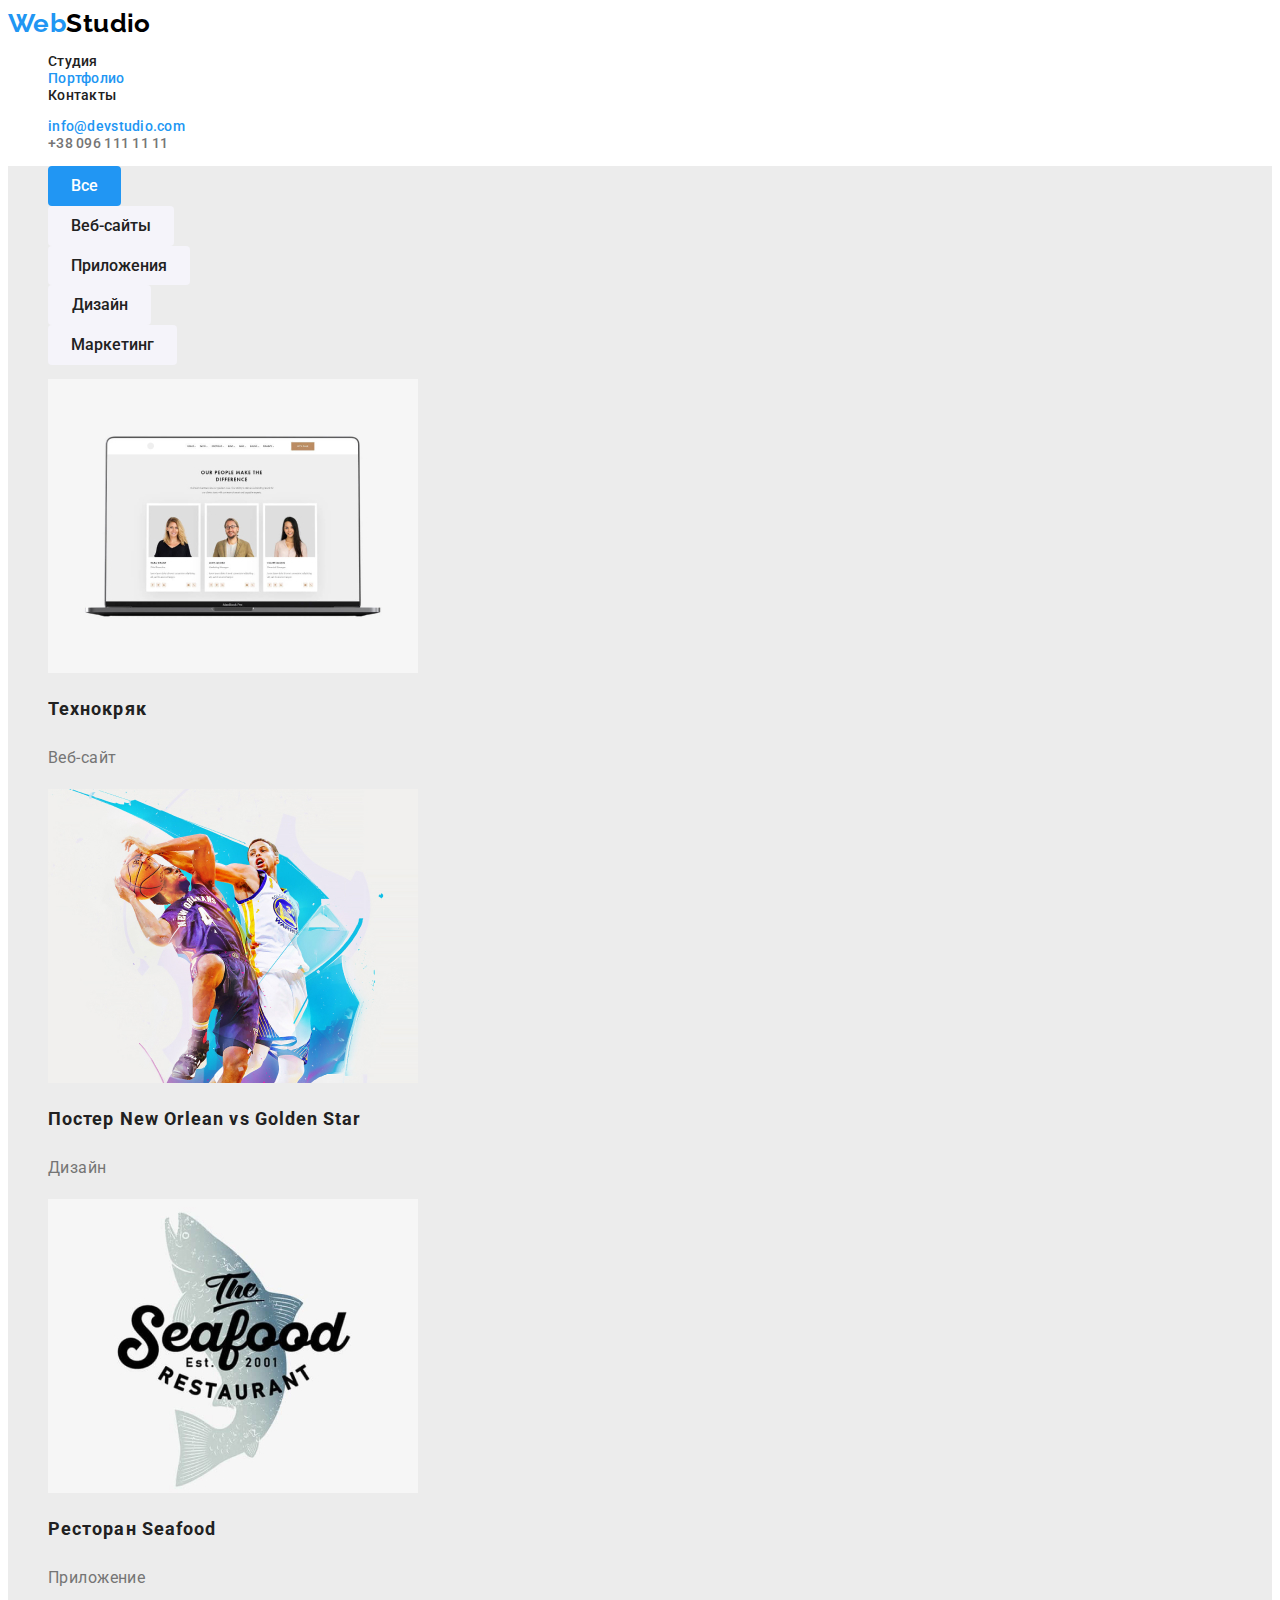
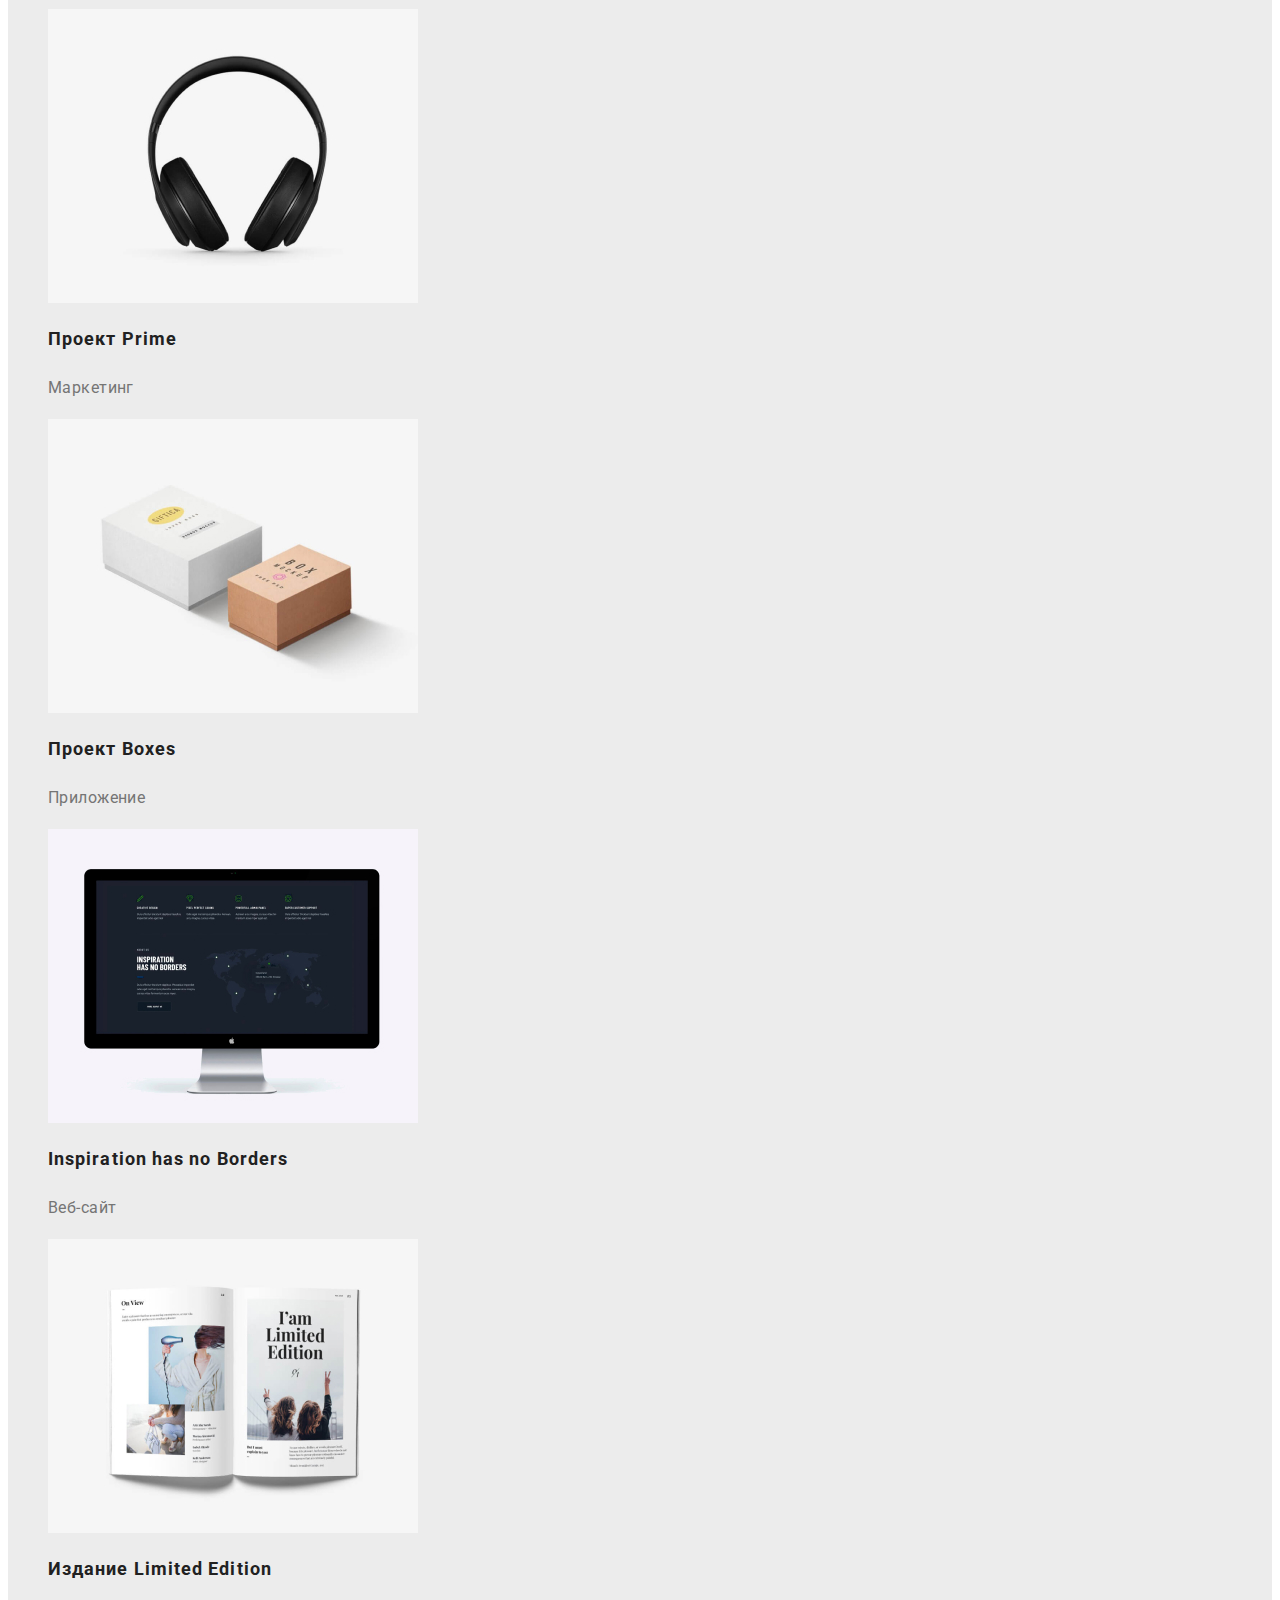
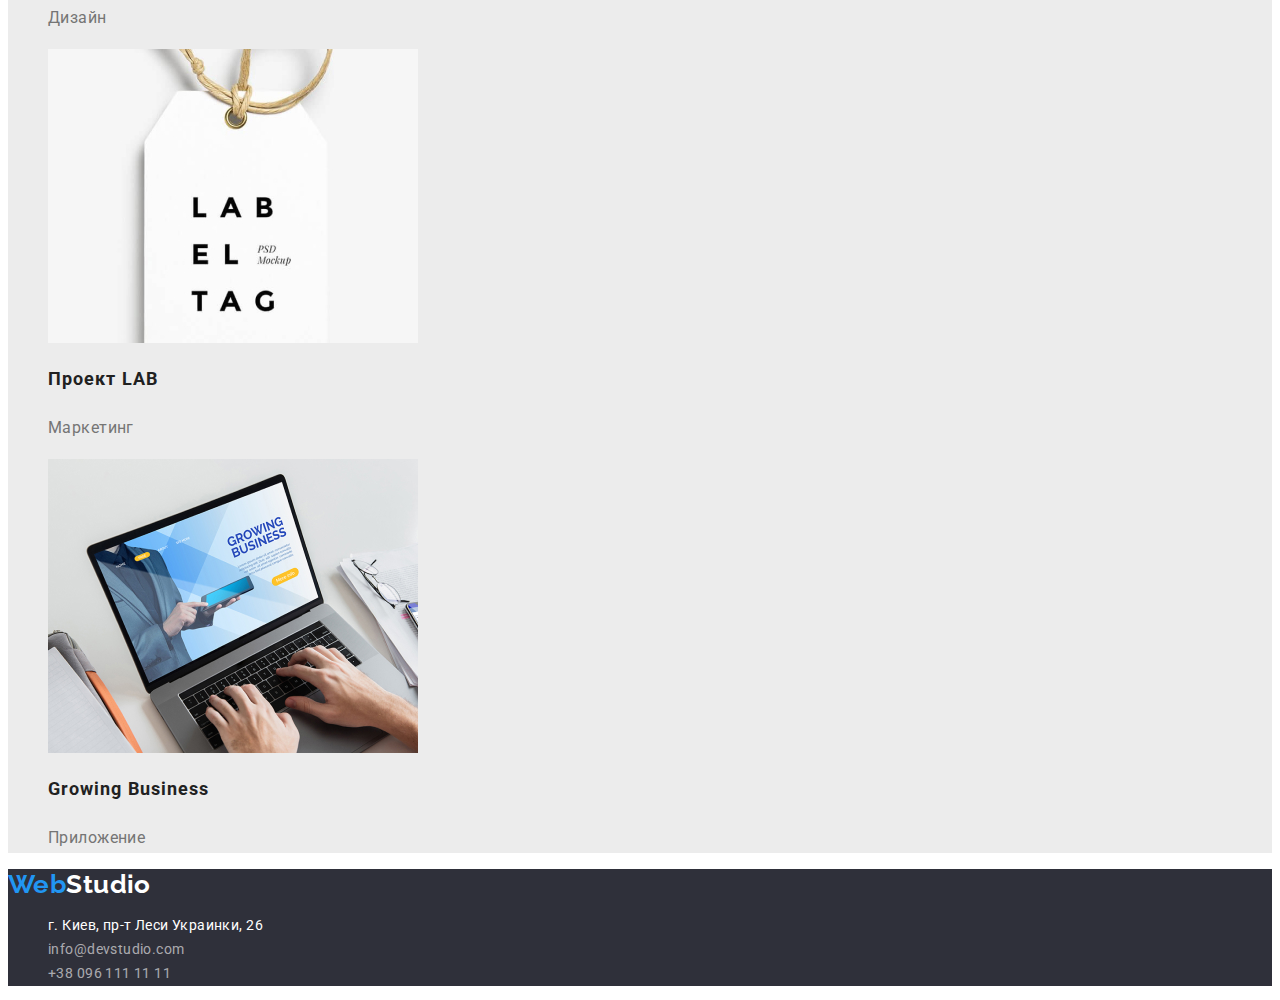
==== portfolio.html @ a0a08e23 "Створює 03" ====
<!DOCTYPE html>
<html lang="ru">
<head>
    <meta charset="UTF-8">
    <meta http-equiv="X-UA-Compatible" content="IE=edge">
    <meta name="viewport" content="width=device-width, initial-scale=1.0">
    <meta name="description" content="Работы нашей веб-студии">
    <title>Портфолио</title>
    <link rel="preconnect" href="https://fonts.googleapis.com">
    <link rel="preconnect" href="https://fonts.gstatic.com" crossorigin>
    <link href="https://fonts.googleapis.com/css2?family=Raleway:wght@700&family=Roboto:wght@400;500;700;900&display=swap"
        rel="stylesheet">
    <link rel="stylesheet" href="./css/styles.css">
</head>

<body>
    <!--header-->
    <header>
        <!-- Nav -->
        <nav>
            <a href="./index.html" class="logo">Web<span class="accent">Studio</span></a>
            <ul class="site list">
                <li><a href="./index.html" class="nav-link">Студия</a></li>
                <li><a href="" class="nav-link current">Портфолио</a></li>
                <li><a href="" class="nav-link">Контакты</a></li>
            </ul>
        </nav>
        <ul class="site list">
            <li><a href="mailto:info@devstudio.com" class="contact-link current">info@devstudio.com</a></li>
            <li><a href="tel:+380961111111" class="contact-link">+38 096 111 11 11</a></li>
        </ul>
    </header>
    <!--main-->
    <main>
        <section class="section project">
            <h1 class="visually-hidden">Hаши проекты</h1>
            <!--filter-->
            <ul class="project list">
                <li class="button-item">
                    <button class="button primary" type="button">Все</button>
                </li>
                <li>
                    <button class="button secondary" type="button">Веб-сайты</button>
                </li>
                <li>
                    <button class="button secondary" type="button">Приложения</button>
                </li>
                <li>
                    <button class="button secondary" type="button">Дизайн</button>
                </li>
                <li>
                    <button class="button secondary" type="button">Маркетинг</button>
                </li>
            </ul>
             <!--our projects-->
            <ul class="project list">
                <li class="project-item">
                    <img src="./image/project1.jpg" alt="project1" width="370" height="294">
                    <h2 class="project-name">Технокряк</h2>
                    <p class="project-position">Веб-сайт</p>
                </li>
                <li class="project-item">
                    <img src="./image/project2.jpg" alt="project2" width="370" height="294">
                    <h2 class="project-name">Постер New Orlean vs Golden Star</h2>
                    <p class="project-position">Дизайн</p>
                </li>
                <li class="project-item">
                    <img src="./image/project3.jpg" alt="project3" width="370" height="294">
                    <h2 class="project-name">Ресторан Seafood</h2>
                    <p class="project-position">Приложение</p>
                </li>
                <li class="project-item">
                    <img src="./image/project4.jpg" alt="project4" width="370" height="294">
                    <h2 class="project-name">Проект Prime</h2>
                    <p class="project-position">Маркетинг</p>
                </li>
                <li class="project-item">
                    <img src="./image/project5.jpg" alt="project5" width="370" height="294">
                    <h2 class="project-name">Проект Boxes</h2>
                    <p class="project-position">Приложение</p>
                </li>
                <li class="project-item">
                    <img src="./image/project6.jpg" alt="project6" width="370" height="294">
                    <h2 class="project-name">Inspiration has no Borders</h2>
                    <p class="project-position">Веб-сайт</p>
                </li>
                <li class="project-item">
                    <img src="./image/project7.jpg" alt="project7" width="370" height="294">
                    <h2 class="project-name">Издание Limited Edition</h2>
                    <p class="project-position">Дизайн</p>
                </li>
                <li class="project-item">
                    <img src="./image/project8.jpg" alt="project8" width="370" height="294">
                    <h2 class="project-name">Проект LAB</h2>
                    <p class="project-position">Маркетинг</p>
                </li>
                <li class="project-item">
                    <img src="./image/project9.jpg" alt="project9" width="370" height="294">
                    <h2 class="project-name">Growing Business</h2>
                    <p class="project-position">Приложение</p>
                </li>
            </ul>
        </section>
    </main>
    <!--footer-->
    <footer class="footer">
        <a href="./index.html" class="logo">Web<span class="accent current">Studio</span></a>
        <address>
            <ul class="address list">
                <li><a href="https://goo.gl/maps/piqngm7oDQpEDh6u6" target="_blank" rel="noopener nofollow noreferrer"
                        class="address-item">г. Киев, пр-т Леси Украинки, 26</a></li>
                <li><a href="mailto:info@devstudio.com" class="address-item current">info@devstudio.com</a></li>
                <li><a href="tel:+380961111111" class="address-item current">+38 096 111 11 11</a></li>
            </ul>
        </address>
    </footer>
</body>

</html>
---- css/styles.css ----
/* цвет основного текста #757575 */
/* вторичный цвет #212121*/
/* акцент #2196F3 */

/* белый #FFFFFF */
/* белый вторичный rgba(255, 255, 255, 0.6) */

/* первичный шрифт Roboto 400 500 700 900 */
/* вторичный шрифт Raleway 700*/


:root {
    --primari-text-color: #757575;
    --title-text-color: #212121;
    --accent-color: #2196F3;
    --primary-white-color: #FFFFFF;
    --secondary-white-color: rgba(255, 255, 255, 0.6);
}

body {
    background-color: var(--primary-white-color);
    color: var(--primari-text-color);

    font-family: Roboto, sans-serif;
    font-size: 14px;
    letter-spacing: 0.03em;
}

.list {
    list-style: none;
}

.visually-hidden {
    position: absolute;
    width: 1px;
    height: 1px;
    margin: -1px;
    border: 0;
    padding: 0;
    white-space: nowrap;
    clip-path: inset(100%);
    clip: rect(0 0 0 0);
    overflow: hidden;
}
        


/* Header */
/* Nav */
.logo {
    color: var(--accent-color);
    font-family: Raleway, sans-serif;
    
    font-weight: 700;
    font-size: 26px;
    line-height: 1.19;
    text-decoration: none;
}

.accent {
    color: #000000;
}

.accent.current {
    color: var(--primary-white-color); 
}

.nav-link,
.contact-link {
    color: var(--title-text-color);
    
    font-weight: 500;
    line-height: 1.14;
    letter-spacing: 0.02em;
    text-decoration: none;
}

.contact-link {
    color: var(--primari-text-color);
}

.nav-link:hover, 
.contact-link:hover, 
.nav-link:focus, 
.contact-link:focus  {
    color: var(--accent-color);
}

.nav-link.current,
.contact-link.current {
    color: var(--accent-color);
}


/* Стили для index.html */
/* Hero */

.hero {
    background-color: #2F303A;
}

.hero-title {
    color: var(--primary-white-color);
   
    font-weight: 900;
    font-size: 44px;
    line-height: 1.36;
    text-align: center;
    letter-spacing: 0.06em;
    text-transform: uppercase;
}

.hero.button {
    border-radius: 4px;
    padding: 10px 32px;
    border: 1px solid transparent;

    background-color: var(--accent-color);
    color: var(--primary-white-color);
    font-family: inherit;
    cursor: pointer;

    font-weight: 700;
    font-size: 16px;
    line-height: 1.88;
    display: flex;
    align-items: center;
    text-align: center;
    letter-spacing: 0.06em;
}

/* Sections */
.section-title {
    color: var(--title-text-color);

    font-weight: 700;
    font-size: 36px;
    line-height: 1.17;
    text-align: center;
}

/* Features */
.feature-title {
    color: var(--title-text-color);

    line-height:1.14;
    text-transform: uppercase;
}

.feature-text {
    font-weight: 400;
    line-height: 1.71;
}

/* Our team */

.team {
    background-color: #F5F4FA;
}

.card {
    background-color: var(--primary-white-color);
}
.team-name {
    color: var(--title-text-color);

    font-weight: 500;
    font-size: 16px;
    line-height: 1.19;
    text-align: center;
}

.team-description {
    font-size: 16px;
    line-height: 1.19;
    text-align: center;
}

/* Стили для portfolio.html */
/* Our projects */

/* Button projects */

.button.primary {
    border-radius: 4px;
    padding: 6px 22px;
    min-width: 73px;
    border: 1px solid transparent;

    background-color: var(--accent-color);
    color: var(--primary-white-color);
    font-family: inherit;
    cursor: pointer;
        
    font-weight: 500;
    font-size: 16px;
    line-height: 1.62;
    text-align: center;
}

.button.secondary {
    border-radius: 4px;
    padding: 6px 22px;
    min-width: 103px;
    border: 1px solid transparent;
    
    background-color: #F5F4FA;
    color: var(--title-text-color);
    font-family: inherit;
    cursor: pointer;
        
    font-weight: 500;
    font-size: 16px;
    line-height: 1.62;
    text-align: center;
}

.button.secondary:hover,
.button.secondary:focus {
    background-color: var(--accent-color);
    color: var(--primary-white-color);
}

/* Projects */

.project {
    background-color: #ECECEC;
}

.project-name {
    color: var(--title-text-color);

    font-size: 18px;
    line-height: 2;
    letter-spacing: 0.06em;
}

.project-position {
    font-size: 16px;
    line-height: 1.88;
}


/* footer */

.footer {
    background-color: #2F303A;
}

 .address-item {
    color: var(--primary-white-color);

    line-height: 1.71;
    font-style: normal;

    text-decoration: none;
}

.address-item:hover,
.address-item:focus {
    color: var(--accent-color);
}

.address-item.current {
    color: var(--secondary-white-color);
}

.address-item.current:hover,
.address-item.current:focus {
    color: var(--accent-color);
}
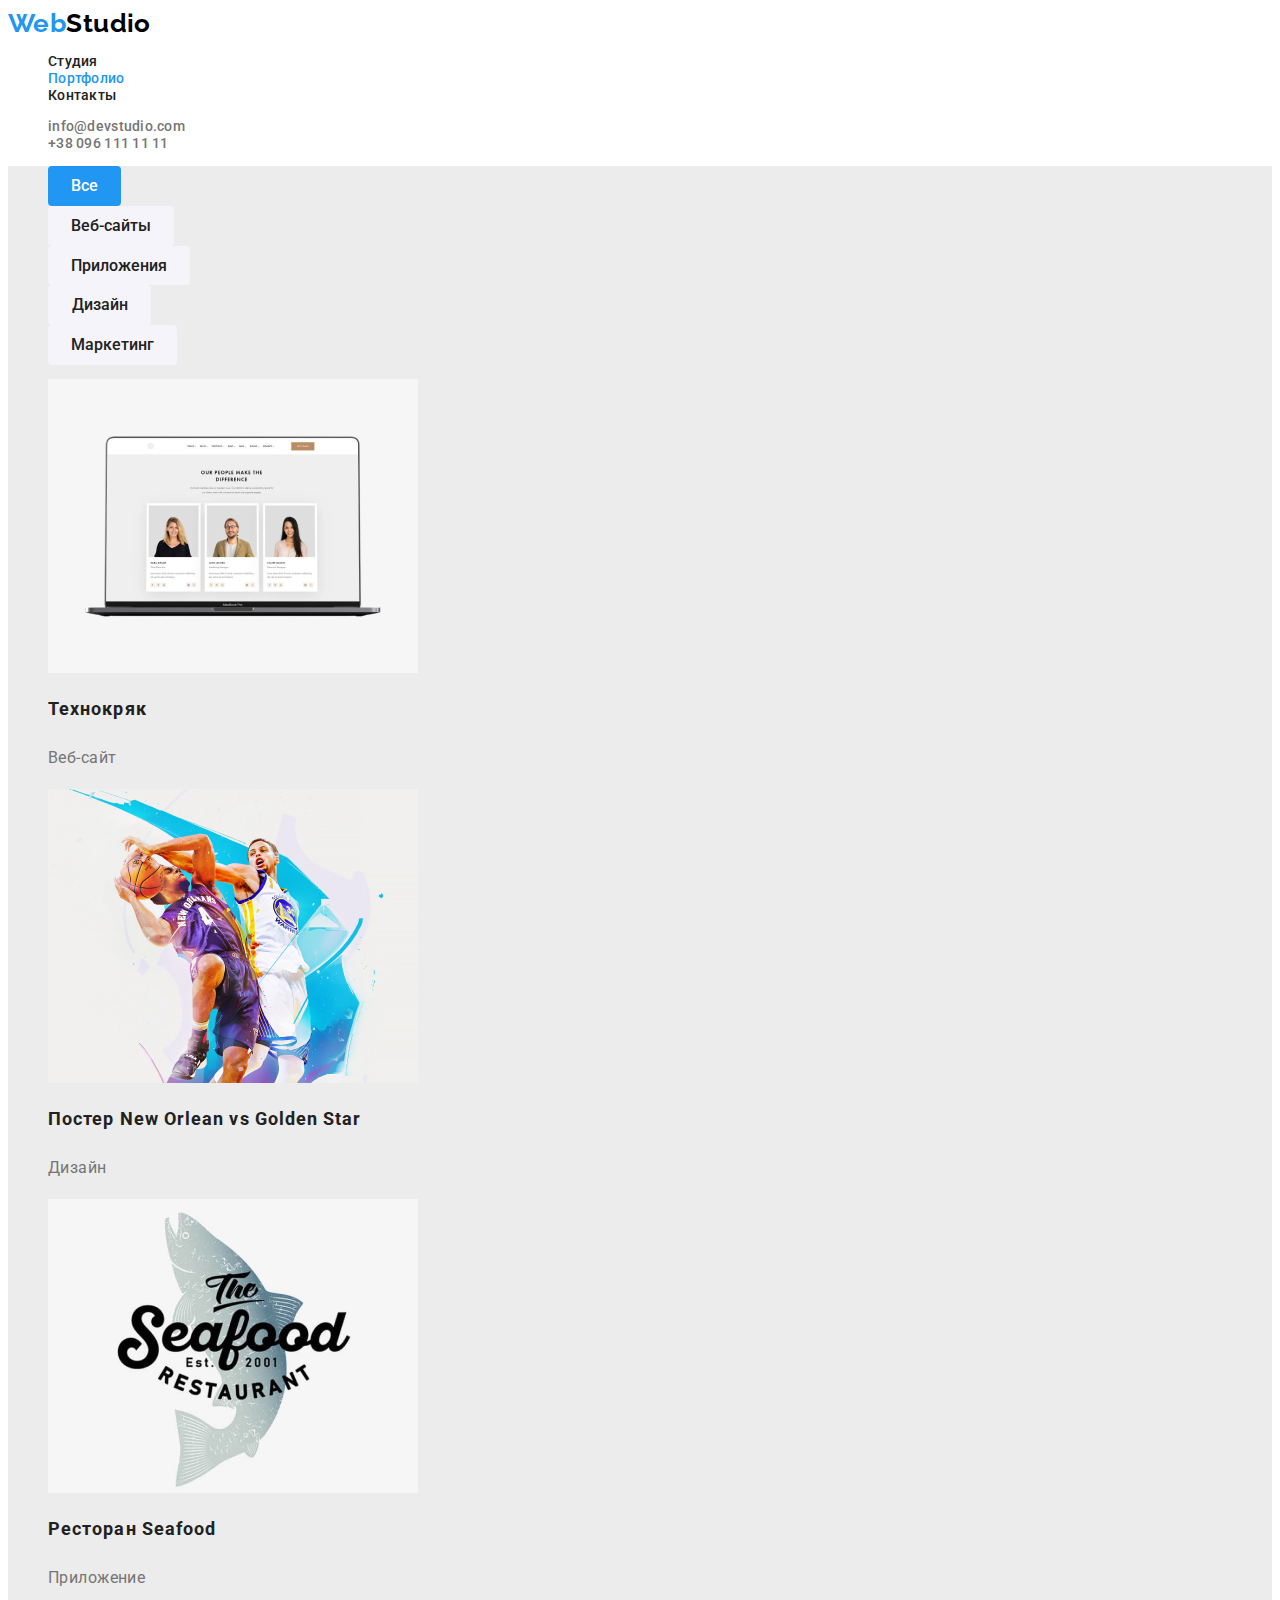
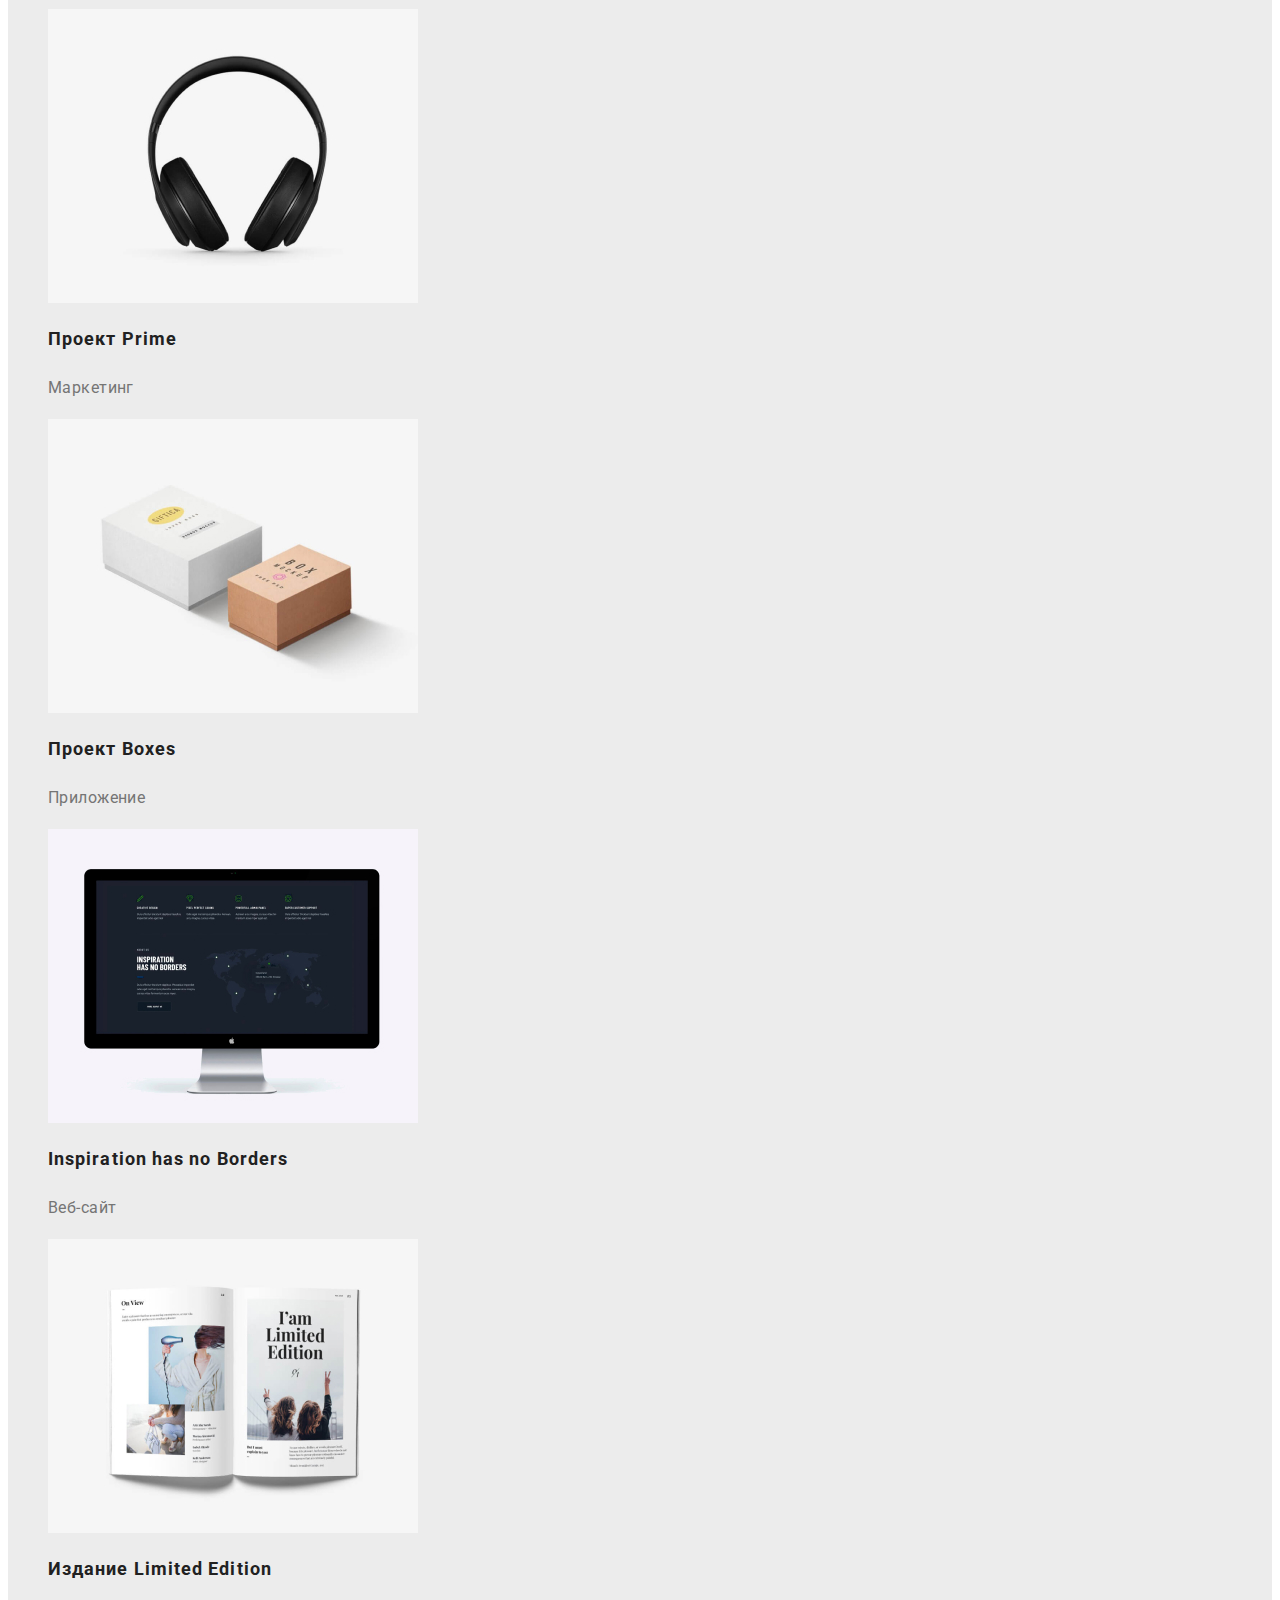
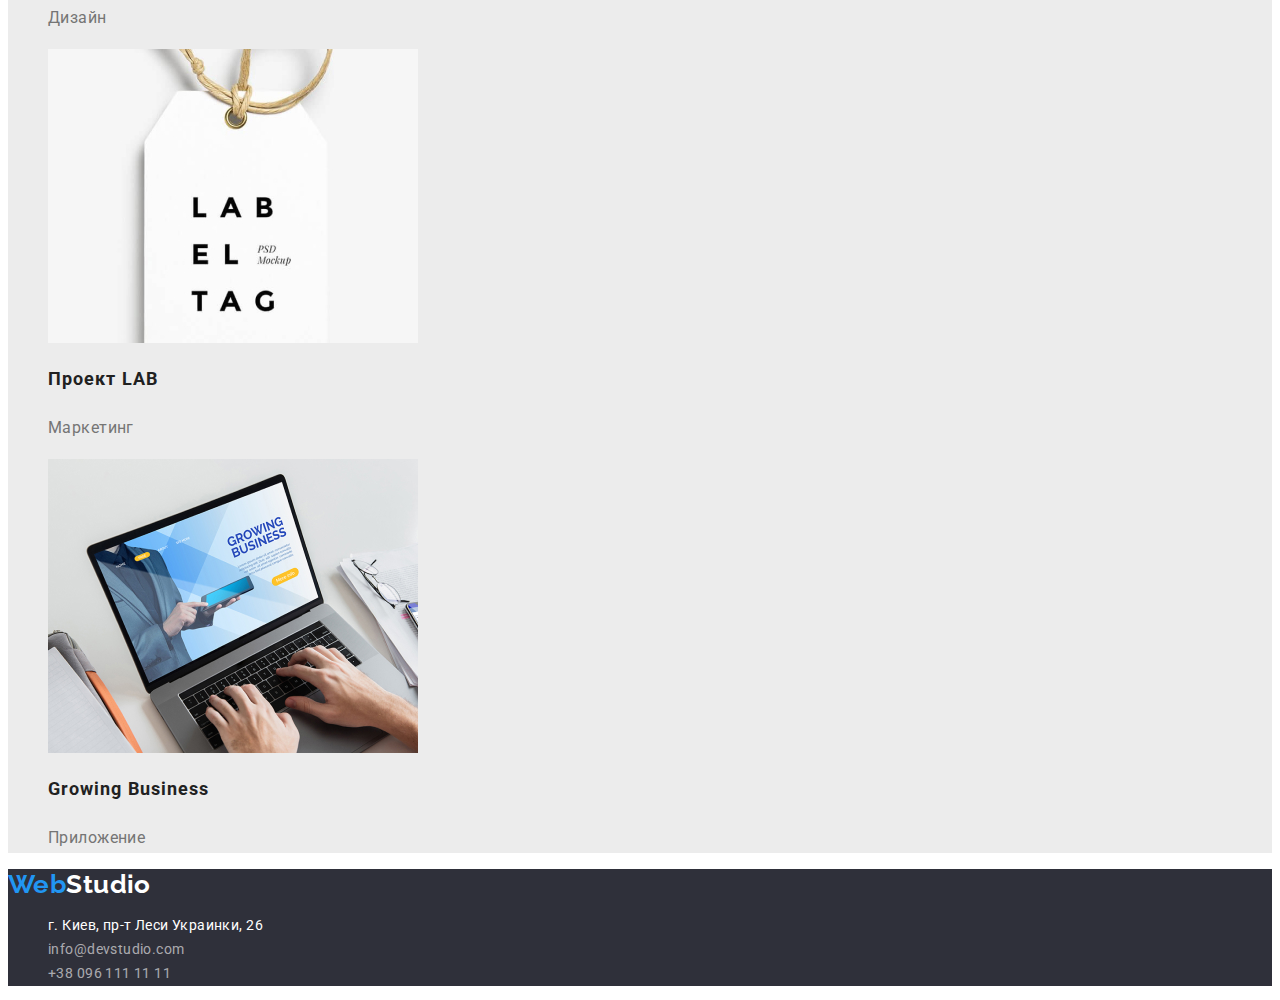
==== commit cf276c61: "Надає кнопкам стилів" ====
--- a/portfolio.html
+++ b/portfolio.html
@@ -26,7 +26,7 @@
             </ul>
         </nav>
         <ul class="site list">
-            <li><a href="mailto:info@devstudio.com" class="contact-link current">info@devstudio.com</a></li>
+            <li><a href="mailto:info@devstudio.com" class="contact-link">info@devstudio.com</a></li>
             <li><a href="tel:+380961111111" class="contact-link">+38 096 111 11 11</a></li>
         </ul>
     </header>
--- a/css/styles.css
+++ b/css/styles.css
@@ -86,8 +86,7 @@
     color: var(--accent-color);
 }
 
-.nav-link.current,
-.contact-link.current {
+.nav-link.current {
     color: var(--accent-color);
 }
 
@@ -142,7 +141,8 @@
 /* Features */
 .feature-title {
     color: var(--title-text-color);
-
+    
+    font-size: 14px;
     line-height:1.14;
     text-transform: uppercase;
 }
@@ -256,10 +256,6 @@
     text-decoration: none;
 }
 
-.address-item:hover,
-.address-item:focus {
-    color: var(--accent-color);
-}
 
 .address-item.current {
     color: var(--secondary-white-color);
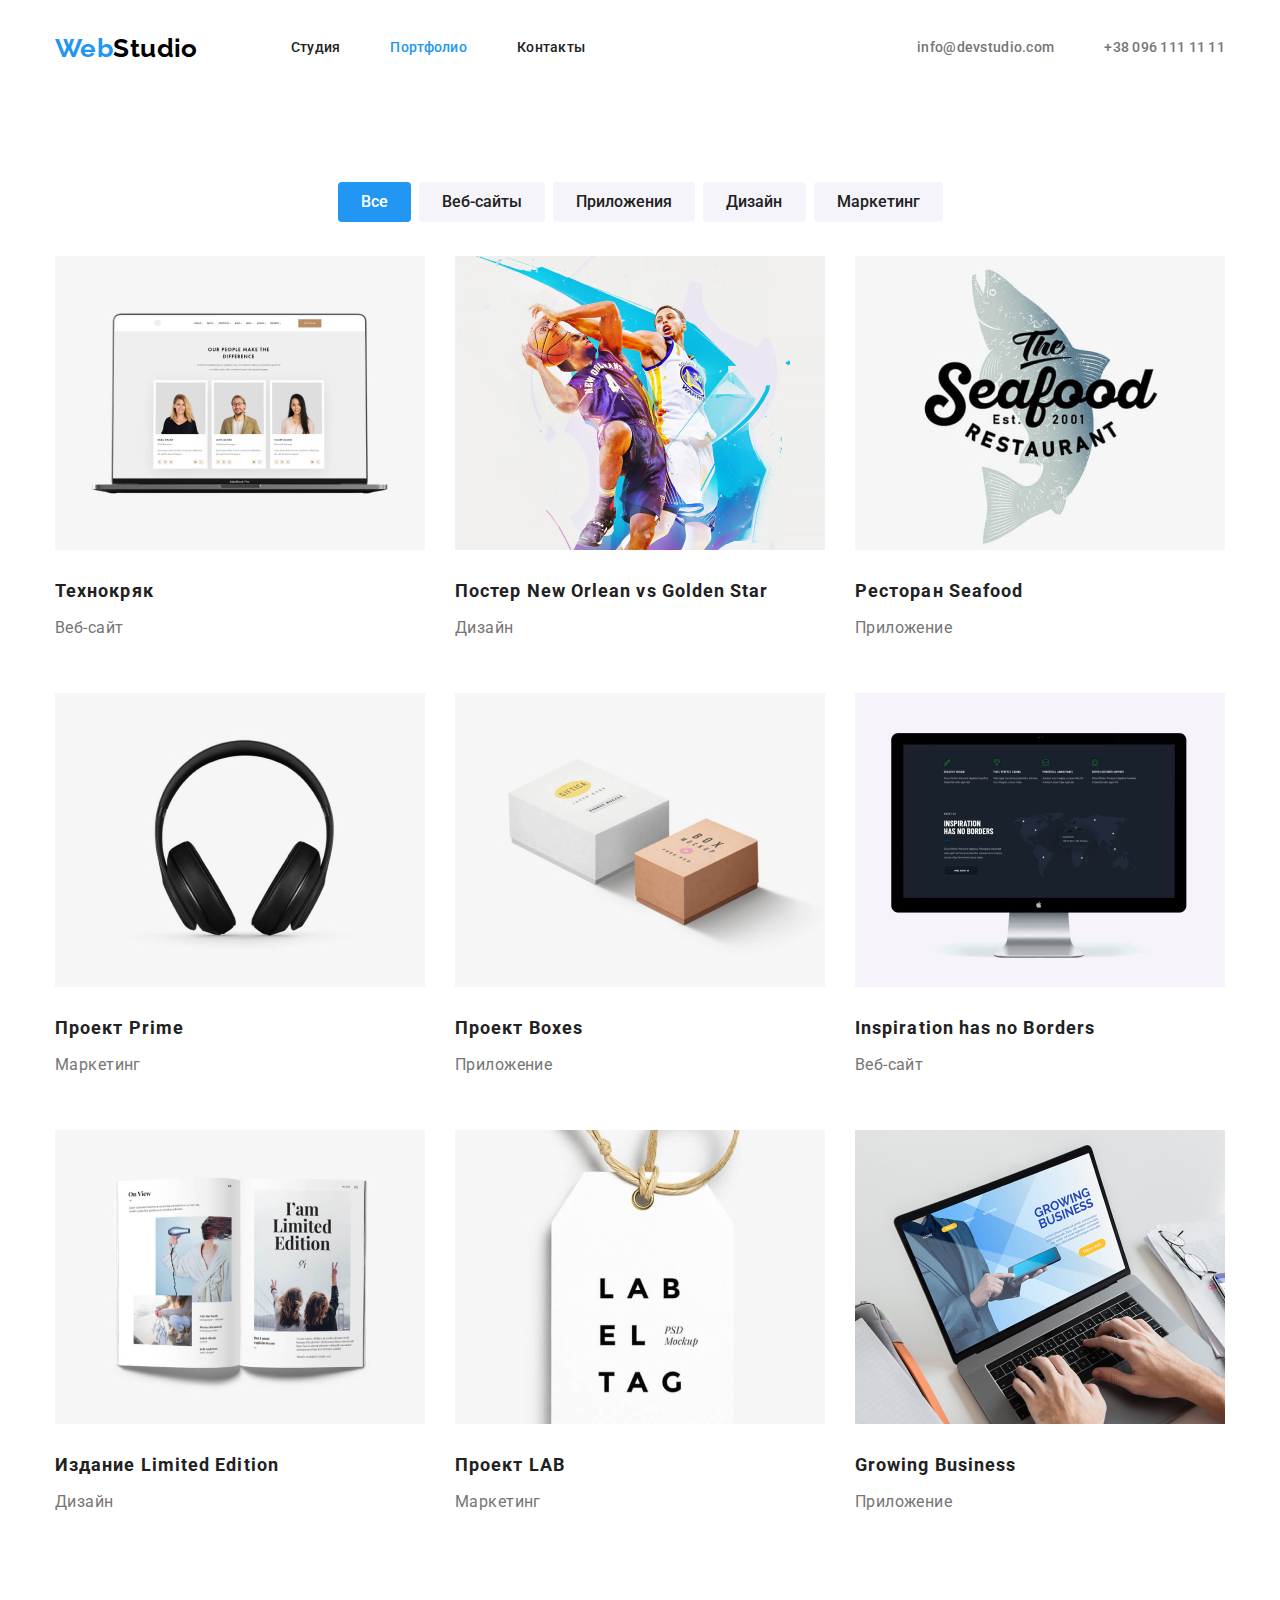
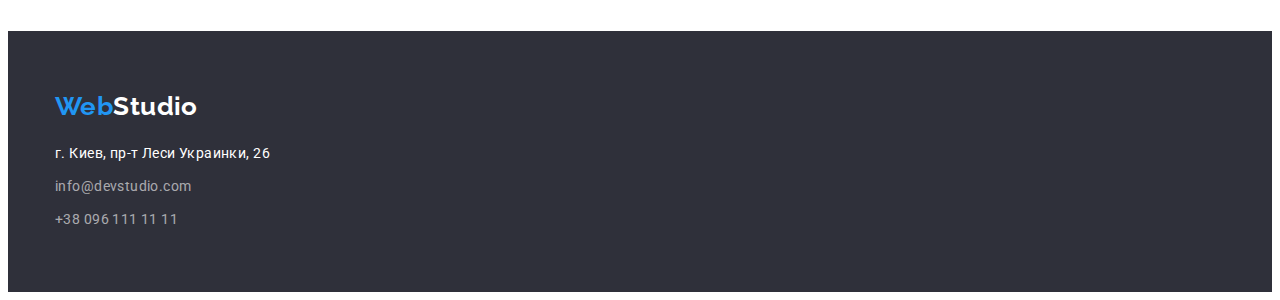
==== commit 60617fcd: "Додає блокову розмітку" ====
--- a/portfolio.html
+++ b/portfolio.html
@@ -10,49 +10,56 @@
     <link rel="preconnect" href="https://fonts.gstatic.com" crossorigin>
     <link href="https://fonts.googleapis.com/css2?family=Raleway:wght@700&family=Roboto:wght@400;500;700;900&display=swap"
         rel="stylesheet">
+    <link rel="stylesheet" href="https://cdnjs.cloudflare.com/ajax/libs/modern-normalize/1.1.0/modern-normalize.min.css"
+        integrity="sha512-wpPYUAdjBVSE4KJnH1VR1HeZfpl1ub8YT/NKx4PuQ5NmX2tKuGu6U/JRp5y+Y8XG2tV+wKQpNHVUX03MfMFn9Q=="
+        crossorigin="anonymous" referrerpolicy="no-referrer" />
     <link rel="stylesheet" href="./css/styles.css">
 </head>
 
 <body>
     <!--header-->
-    <header>
+    <header class="page-header">
         <!-- Nav -->
-        <nav>
-            <a href="./index.html" class="logo">Web<span class="accent">Studio</span></a>
-            <ul class="site list">
-                <li><a href="./index.html" class="nav-link">Студия</a></li>
-                <li><a href="" class="nav-link current">Портфолио</a></li>
-                <li><a href="" class="nav-link">Контакты</a></li>
+        <div class="container main-nav">
+            <nav class="main-nav">
+                <a href="./index.html" class="logo">Web<span class="accent">Studio</span></a>
+                <ul class="site list">
+                    <li class="nav-item"><a href="./index.html" class="nav-link">Студия</a></li>
+                    <li class="nav-item"><a href="" class="nav-link current">Портфолио</a></li>
+                    <li class="nav-item"><a href="" class="nav-link">Контакты</a></li>
+                </ul>
+            </nav>
+            <ul class="contact list">
+                <li class="contact-item"><a href="mailto:info@devstudio.com" class="contact-link">info@devstudio.com</a>
+                </li>
+                <li class="contact-item"><a href="tel:+380961111111" class="contact-link">+38 096 111 11 11</a></li>
             </ul>
-        </nav>
-        <ul class="site list">
-            <li><a href="mailto:info@devstudio.com" class="contact-link">info@devstudio.com</a></li>
-            <li><a href="tel:+380961111111" class="contact-link">+38 096 111 11 11</a></li>
-        </ul>
+        </div>
     </header>
     <!--main-->
     <main>
         <section class="section project">
+           <div class="container">
             <h1 class="visually-hidden">Hаши проекты</h1>
             <!--filter-->
-            <ul class="project list">
+            <ul class="filter list">
                 <li class="button-item">
-                    <button class="button primary" type="button">Все</button>
+                    <button class="primary-button" type="button">Все</button>
                 </li>
-                <li>
-                    <button class="button secondary" type="button">Веб-сайты</button>
+                <li class="button-item">
+                    <button class="secondary-button" type="button">Веб-сайты</button>
                 </li>
-                <li>
-                    <button class="button secondary" type="button">Приложения</button>
+                <li class="button-item">
+                    <button class="secondary-button" type="button">Приложения</button>
                 </li>
-                <li>
-                    <button class="button secondary" type="button">Дизайн</button>
+                <li class="button-item">
+                    <button class="secondary-button" type="button">Дизайн</button>
                 </li>
-                <li>
-                    <button class="button secondary" type="button">Маркетинг</button>
+                <li class="button-item">
+                    <button class="secondary-button" type="button">Маркетинг</button>
                 </li>
             </ul>
-             <!--our projects-->
+            <!--our projects-->
             <ul class="project list">
                 <li class="project-item">
                     <img src="./image/project1.jpg" alt="project1" width="370" height="294">
@@ -100,19 +107,24 @@
                     <p class="project-position">Приложение</p>
                 </li>
             </ul>
+           </div>
         </section>
     </main>
     <!--footer-->
     <footer class="footer">
-        <a href="./index.html" class="logo">Web<span class="accent current">Studio</span></a>
-        <address>
-            <ul class="address list">
-                <li><a href="https://goo.gl/maps/piqngm7oDQpEDh6u6" target="_blank" rel="noopener nofollow noreferrer"
-                        class="address-item">г. Киев, пр-т Леси Украинки, 26</a></li>
-                <li><a href="mailto:info@devstudio.com" class="address-item current">info@devstudio.com</a></li>
-                <li><a href="tel:+380961111111" class="address-item current">+38 096 111 11 11</a></li>
-            </ul>
-        </address>
+        <div class="container">
+            <a href="./index.html" class="logo">Web<span class="accent current">Studio</span></a>
+            <address>
+                <ul class="address list">
+                    <li class="address-item"><a href="https://goo.gl/maps/piqngm7oDQpEDh6u6" class="address-link"
+                            target="_blank" rel="noopener nofollow noreferrer">г. Киев, пр-т Леси Украинки, 26</a></li>
+                    <li class="address-item"><a href="mailto:info@devstudio.com"
+                            class="address-link current">info@devstudio.com</a></li>
+                    <li class="address-item"><a href="tel:+380961111111" class="address-link current">+38 096 111 11 11</a>
+                    </li>
+                </ul>
+            </address>
+        </div>
     </footer>
 </body>
 
--- a/css/styles.css
+++ b/css/styles.css
@@ -26,7 +26,21 @@
     letter-spacing: 0.03em;
 }
 
+html {
+    box-sizing: border-box;
+}
+
+*,
+*::after,
+*::before {
+    box-sizing: inherit;
+}
+
+/* Утилиты */
+
 .list {
+    margin: 0;
+    padding: 0;
     list-style: none;
 }
 
@@ -42,11 +56,28 @@
     clip: rect(0 0 0 0);
     overflow: hidden;
 }
+
+.container {
+    margin-left: auto;
+    margin-right: auto;
+    width: 1200px;
+    padding-left: 15px;
+    padding-right: 15px;
+    /* outline: 1px solid red; */
+}
+
+.img {
+    display: block;
+    max-width: 100%;
+    height: auto;
+}
         
 
 
 /* Header */
-/* Nav */
+
+/* Logo */
+
 .logo {
     color: var(--accent-color);
     font-family: Raleway, sans-serif;
@@ -65,6 +96,39 @@
     color: var(--primary-white-color); 
 }
 
+/* Nav, contact */
+ 
+.main-nav {
+    display: flex;
+    align-items: center;
+}
+
+.site.list {
+    display: flex;   
+    margin-left: 93px;
+}
+
+.contact.list {
+    display: flex;
+    margin-left: auto;
+}
+
+
+.site.list .nav-link,
+.contact.list .contact-link {
+    display: block;
+    padding-top: 32px;
+    padding-bottom: 32px;
+}
+
+.site.list .nav-item + .nav-item,
+.contact.list .contact-item + .contact-item {
+    margin-left: 50px;
+}
+/* .site.list .nav-item:not(:last-child) {
+    margin-right: 50px;
+} */
+
 .nav-link,
 .contact-link {
     color: var(--title-text-color);
@@ -95,21 +159,31 @@
 /* Hero */
 
 .hero {
+    padding: 200px 452px;
     background-color: #2F303A;
 }
 
 .hero-title {
+    margin-top: 0px;
+    margin-bottom: 30px;
+    margin-left: auto;
+    margin-right: auto;
+    width: 696px;
+    text-align: center;
+
     color: var(--primary-white-color);
    
     font-weight: 900;
     font-size: 44px;
     line-height: 1.36;
-    text-align: center;
+    
     letter-spacing: 0.06em;
     text-transform: uppercase;
 }
 
-.hero.button {
+.hero-button {
+    margin-left: auto;
+    margin-right: auto;
     border-radius: 4px;
     padding: 10px 32px;
     border: 1px solid transparent;
@@ -124,12 +198,19 @@
     line-height: 1.88;
     display: flex;
     align-items: center;
-    text-align: center;
     letter-spacing: 0.06em;
 }
 
 /* Sections */
+
+.section {
+    padding-top: 94px;
+    padding-bottom: 94px;
+}
+
 .section-title {
+    margin-top: 0pt;
+    margin-bottom: 50px;
     color: var(--title-text-color);
 
     font-weight: 700;
@@ -139,7 +220,24 @@
 }
 
 /* Features */
+
+.feature {
+    display: flex;
+}
+
+.feature-item {
+    width: calc((100% - 3 * 30px) / 4);
+    margin-right: 30px;
+}
+
+.feature-item:last-child {
+    margin-right: 0px;
+}
+
 .feature-title {
+    margin: 0;
+    margin-bottom: 10px;
+        
     color: var(--title-text-color);
     
     font-size: 14px;
@@ -148,20 +246,52 @@
 }
 
 .feature-text {
+    margin-top: 0;
+    margin-bottom: 0;
+
     font-weight: 400;
     line-height: 1.71;
 }
 
+/* Our work */
+
+.work {
+    display: flex;
+    padding-top: 0px;
+}
+
+.work-item {
+    width: 370px;
+    margin-right: 30px;
+}
+
+.work-item:nth-child(3n) {
+    margin-right: 0px;
+}
+
 /* Our team */
 
 .team {
+    display: flex;
     background-color: #F5F4FA;
+}
+
+.team-item {
+    width:calc((100% - 3 * 30px) / 4);
+    margin-right: 30px;
+}
+
+.team-item:nth-child(4n) {
+    margin-right: 0px;
 }
 
 .card {
     background-color: var(--primary-white-color);
 }
 .team-name {
+    margin-top: 30px;
+    margin-bottom: 10px;
+
     color: var(--title-text-color);
 
     font-weight: 500;
@@ -171,6 +301,9 @@
 }
 
 .team-description {
+    margin-top: 0px;
+    margin-bottom: 30px;
+
     font-size: 16px;
     line-height: 1.19;
     text-align: center;
@@ -181,7 +314,21 @@
 
 /* Button projects */
 
-.button.primary {
+.filter {
+    display: flex;
+    justify-content: center;
+}
+
+.button-item {
+    margin-bottom: 34px;
+    margin-left: 8px;
+}
+
+.button-item:first-child {
+    margin-left: 0px;
+}
+
+.primary-button {
     border-radius: 4px;
     padding: 6px 22px;
     min-width: 73px;
@@ -198,7 +345,7 @@
     text-align: center;
 }
 
-.button.secondary {
+.secondary-button {
     border-radius: 4px;
     padding: 6px 22px;
     min-width: 103px;
@@ -215,8 +362,8 @@
     text-align: center;
 }
 
-.button.secondary:hover,
-.button.secondary:focus {
+.secondary-button:hover,
+.secondary-button:focus {
     background-color: var(--accent-color);
     color: var(--primary-white-color);
 }
@@ -224,18 +371,57 @@
 /* Projects */
 
 .project {
-    background-color: #ECECEC;
-}
+    display: flex;
+    flex-wrap: wrap;
+
+    background-color: var(--primary-white-color);
+}
+
+/* calc((100% - кол-во маржинов в строке * значение маржина) / кол-во элементов в строке) */
+.project-item {
+    width: calc((100% - 2 * 30px) / 3);
+    margin-right: 30px;
+    margin-bottom: 30px;
+}
+/* Альтернатива */
+/* .project-item {
+    width: 370px;
+    margin-right: 30px;
+    margin-bottom: 30px;
+} */
+
+.project-item:nth-child(3n) {
+    margin-right: 0px;
+}
+
+.project-item:nth-last-child(-n + 3) {
+    margin-bottom: 0px;
+}
+
+/* Альтернатива */
+/* .project-item:not(:nth-child(3)) {
+    margin-right: 30px;
+}
+или
+.project-item:not(:nth-last-child(-n + 3)) {
+    margin-right: 30px;
+} */
+
 
 .project-name {
-    color: var(--title-text-color);
-
+    margin-top: 20px;
+    margin-bottom: 4px;
+
+    color: var(--title-text-color);
     font-size: 18px;
     line-height: 2;
     letter-spacing: 0.06em;
 }
 
 .project-position {
+    margin-top: 0;
+    margin-bottom: 20px;
+
     font-size: 16px;
     line-height: 1.88;
 }
@@ -244,24 +430,38 @@
 /* footer */
 
 .footer {
+    padding-top: 60px;
+    padding-bottom: 60px;
+
     background-color: #2F303A;
 }
 
- .address-item {
+.address {
+    margin-top: 20px;
+    font-style: normal;
+}
+
+.address-item {
+    margin-bottom: 9px;
+}
+
+.address-item:last-child {
+    margin-bottom: 0px;
+}
+
+ .address-link {
     color: var(--primary-white-color);
 
     line-height: 1.71;
     font-style: normal;
-
     text-decoration: none;
 }
 
-
-.address-item.current {
+.address-link.current {
     color: var(--secondary-white-color);
 }
 
-.address-item.current:hover,
-.address-item.current:focus {
+.address-link.current:hover,
+.address-link.current:focus {
     color: var(--accent-color);
 }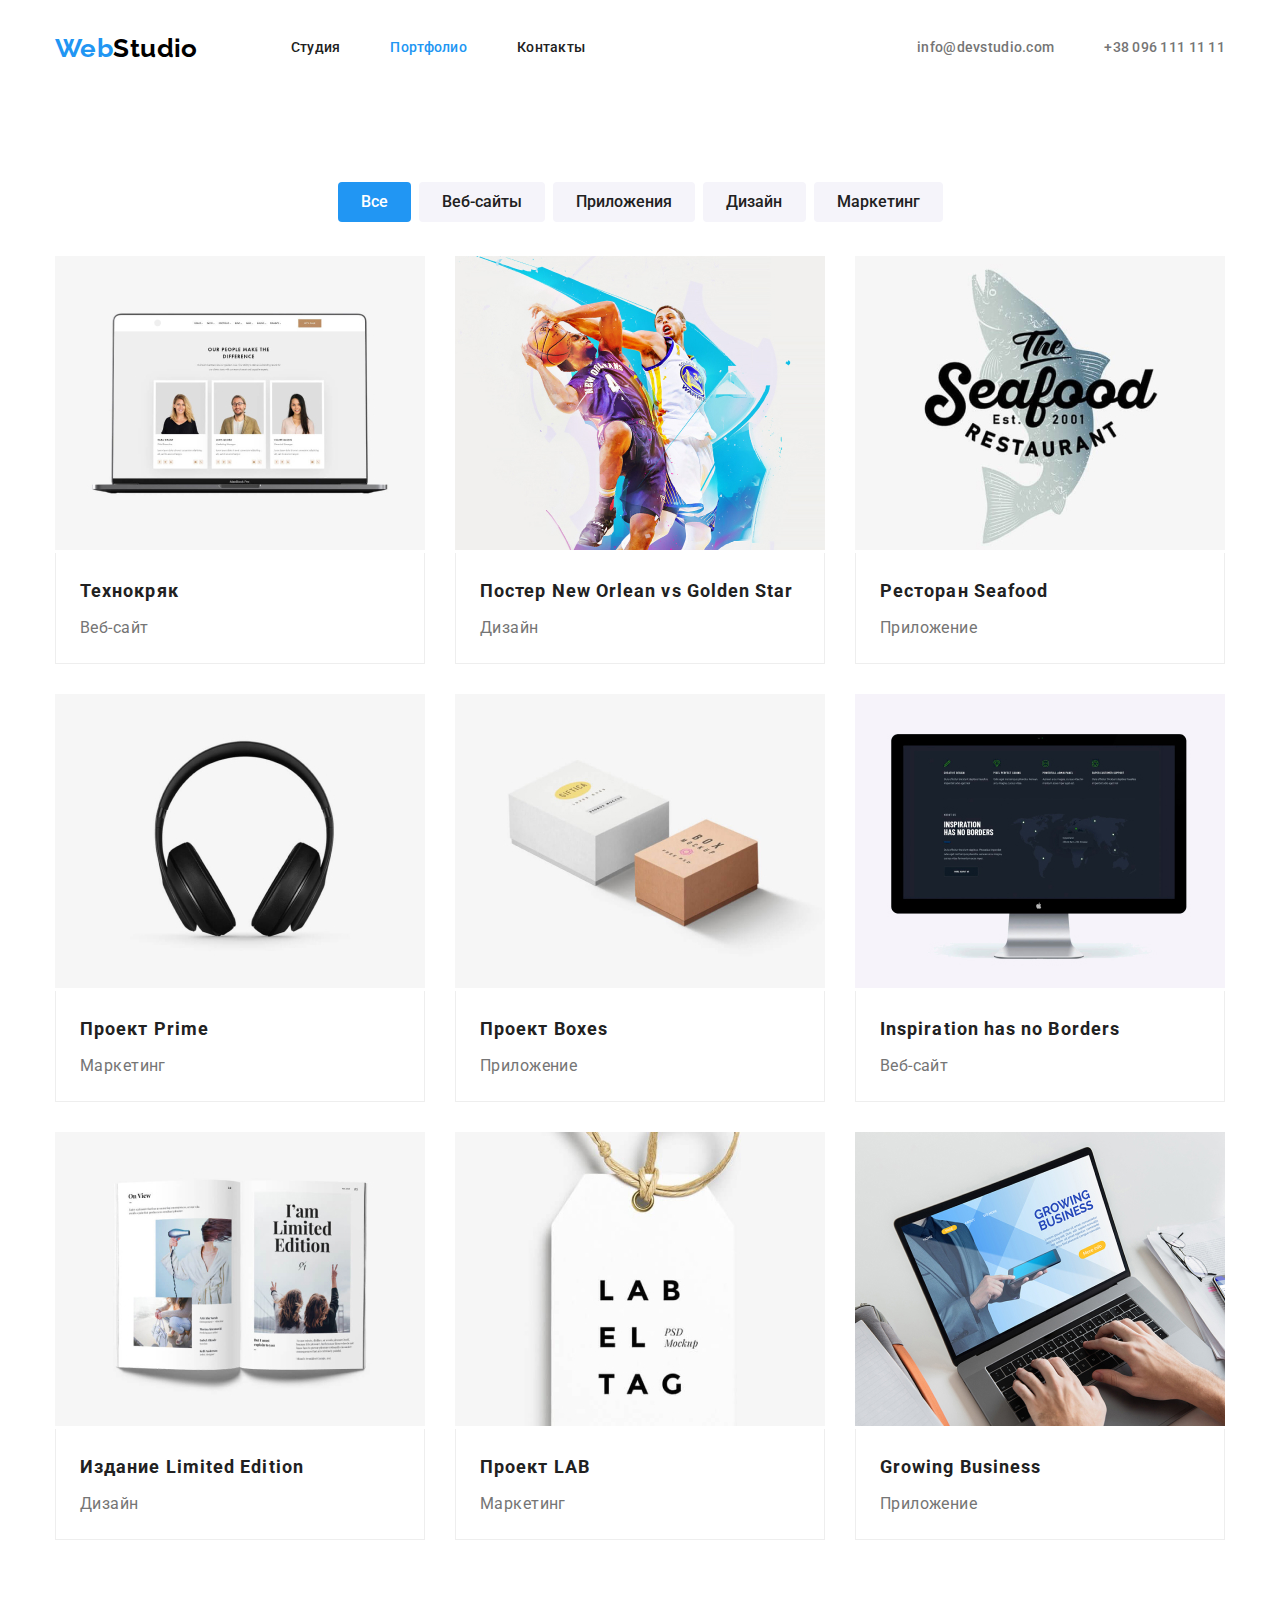
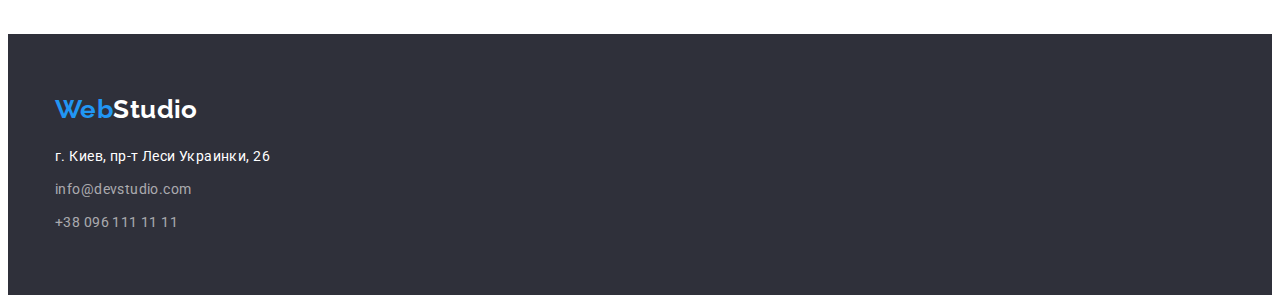
==== commit 3bf4a478: "Доповнює картки рамками" ====
--- a/portfolio.html
+++ b/portfolio.html
@@ -63,48 +63,66 @@
             <ul class="project list">
                 <li class="project-item">
                     <img src="./image/project1.jpg" alt="project1" width="370" height="294">
-                    <h2 class="project-name">Технокряк</h2>
-                    <p class="project-position">Веб-сайт</p>
+                    <div class="project-content">
+                        <h2 class="project-name">Технокряк</h2>
+                        <p class="project-position">Веб-сайт</p>
+                    </div>
                 </li>
                 <li class="project-item">
                     <img src="./image/project2.jpg" alt="project2" width="370" height="294">
-                    <h2 class="project-name">Постер New Orlean vs Golden Star</h2>
-                    <p class="project-position">Дизайн</p>
+                    <div class="project-content">
+                        <h2 class="project-name">Постер New Orlean vs Golden Star</h2>
+                        <p class="project-position">Дизайн</p>
+                    </div>
                 </li>
                 <li class="project-item">
                     <img src="./image/project3.jpg" alt="project3" width="370" height="294">
-                    <h2 class="project-name">Ресторан Seafood</h2>
-                    <p class="project-position">Приложение</p>
+                    <div class="project-content">
+                        <h2 class="project-name">Ресторан Seafood</h2>
+                        <p class="project-position">Приложение</p>
+                    </div>
                 </li>
                 <li class="project-item">
                     <img src="./image/project4.jpg" alt="project4" width="370" height="294">
-                    <h2 class="project-name">Проект Prime</h2>
-                    <p class="project-position">Маркетинг</p>
+                    <div class="project-content">
+                        <h2 class="project-name">Проект Prime</h2>
+                        <p class="project-position">Маркетинг</p>
+                    </div>
                 </li>
                 <li class="project-item">
                     <img src="./image/project5.jpg" alt="project5" width="370" height="294">
-                    <h2 class="project-name">Проект Boxes</h2>
-                    <p class="project-position">Приложение</p>
+                    <div class="project-content">
+                        <h2 class="project-name">Проект Boxes</h2>
+                        <p class="project-position">Приложение</p>
+                    </div>
                 </li>
                 <li class="project-item">
                     <img src="./image/project6.jpg" alt="project6" width="370" height="294">
-                    <h2 class="project-name">Inspiration has no Borders</h2>
-                    <p class="project-position">Веб-сайт</p>
+                    <div class="project-content">
+                        <h2 class="project-name">Inspiration has no Borders</h2>
+                        <p class="project-position">Веб-сайт</p>
+                    </div>
                 </li>
                 <li class="project-item">
                     <img src="./image/project7.jpg" alt="project7" width="370" height="294">
-                    <h2 class="project-name">Издание Limited Edition</h2>
-                    <p class="project-position">Дизайн</p>
+                    <div class="project-content">
+                        <h2 class="project-name">Издание Limited Edition</h2>
+                        <p class="project-position">Дизайн</p>
+                    </div>
                 </li>
                 <li class="project-item">
                     <img src="./image/project8.jpg" alt="project8" width="370" height="294">
-                    <h2 class="project-name">Проект LAB</h2>
-                    <p class="project-position">Маркетинг</p>
+                    <div class="project-content">
+                        <h2 class="project-name">Проект LAB</h2>
+                        <p class="project-position">Маркетинг</p>
+                    </div>
                 </li>
                 <li class="project-item">
                     <img src="./image/project9.jpg" alt="project9" width="370" height="294">
-                    <h2 class="project-name">Growing Business</h2>
-                    <p class="project-position">Приложение</p>
+                    <div class="project-content">
+                        <h2 class="project-name">Growing Business</h2>
+                        <p class="project-position">Приложение</p>
+                    </div>
                 </li>
             </ul>
            </div>
--- a/css/styles.css
+++ b/css/styles.css
@@ -288,8 +288,16 @@
 .card {
     background-color: var(--primary-white-color);
 }
+
+.card-content {
+    box-shadow: 0px 1px 3px rgba(0, 0, 0, 0.12), 0px 1px 1px rgba(0, 0, 0, 0.14), 0px 2px 1px rgba(0, 0, 0, 0.2);
+    border-radius: 0px 0px 4px 4px;
+    padding-top: 30px;
+    padding-bottom: 30px;
+}
+
 .team-name {
-    margin-top: 30px;
+    margin-top: 0px;
     margin-bottom: 10px;
 
     color: var(--title-text-color);
@@ -302,7 +310,7 @@
 
 .team-description {
     margin-top: 0px;
-    margin-bottom: 30px;
+    margin-bottom: 0px;
 
     font-size: 16px;
     line-height: 1.19;
@@ -407,9 +415,14 @@
     margin-right: 30px;
 } */
 
+.project-content {
+    border: 1px solid #EEEEEE;
+    border-top: transparent;
+    padding: 20px 24px;
+}
 
 .project-name {
-    margin-top: 20px;
+    margin-top: 0px;
     margin-bottom: 4px;
 
     color: var(--title-text-color);
@@ -420,7 +433,7 @@
 
 .project-position {
     margin-top: 0;
-    margin-bottom: 20px;
+    margin-bottom: 0px;
 
     font-size: 16px;
     line-height: 1.88;
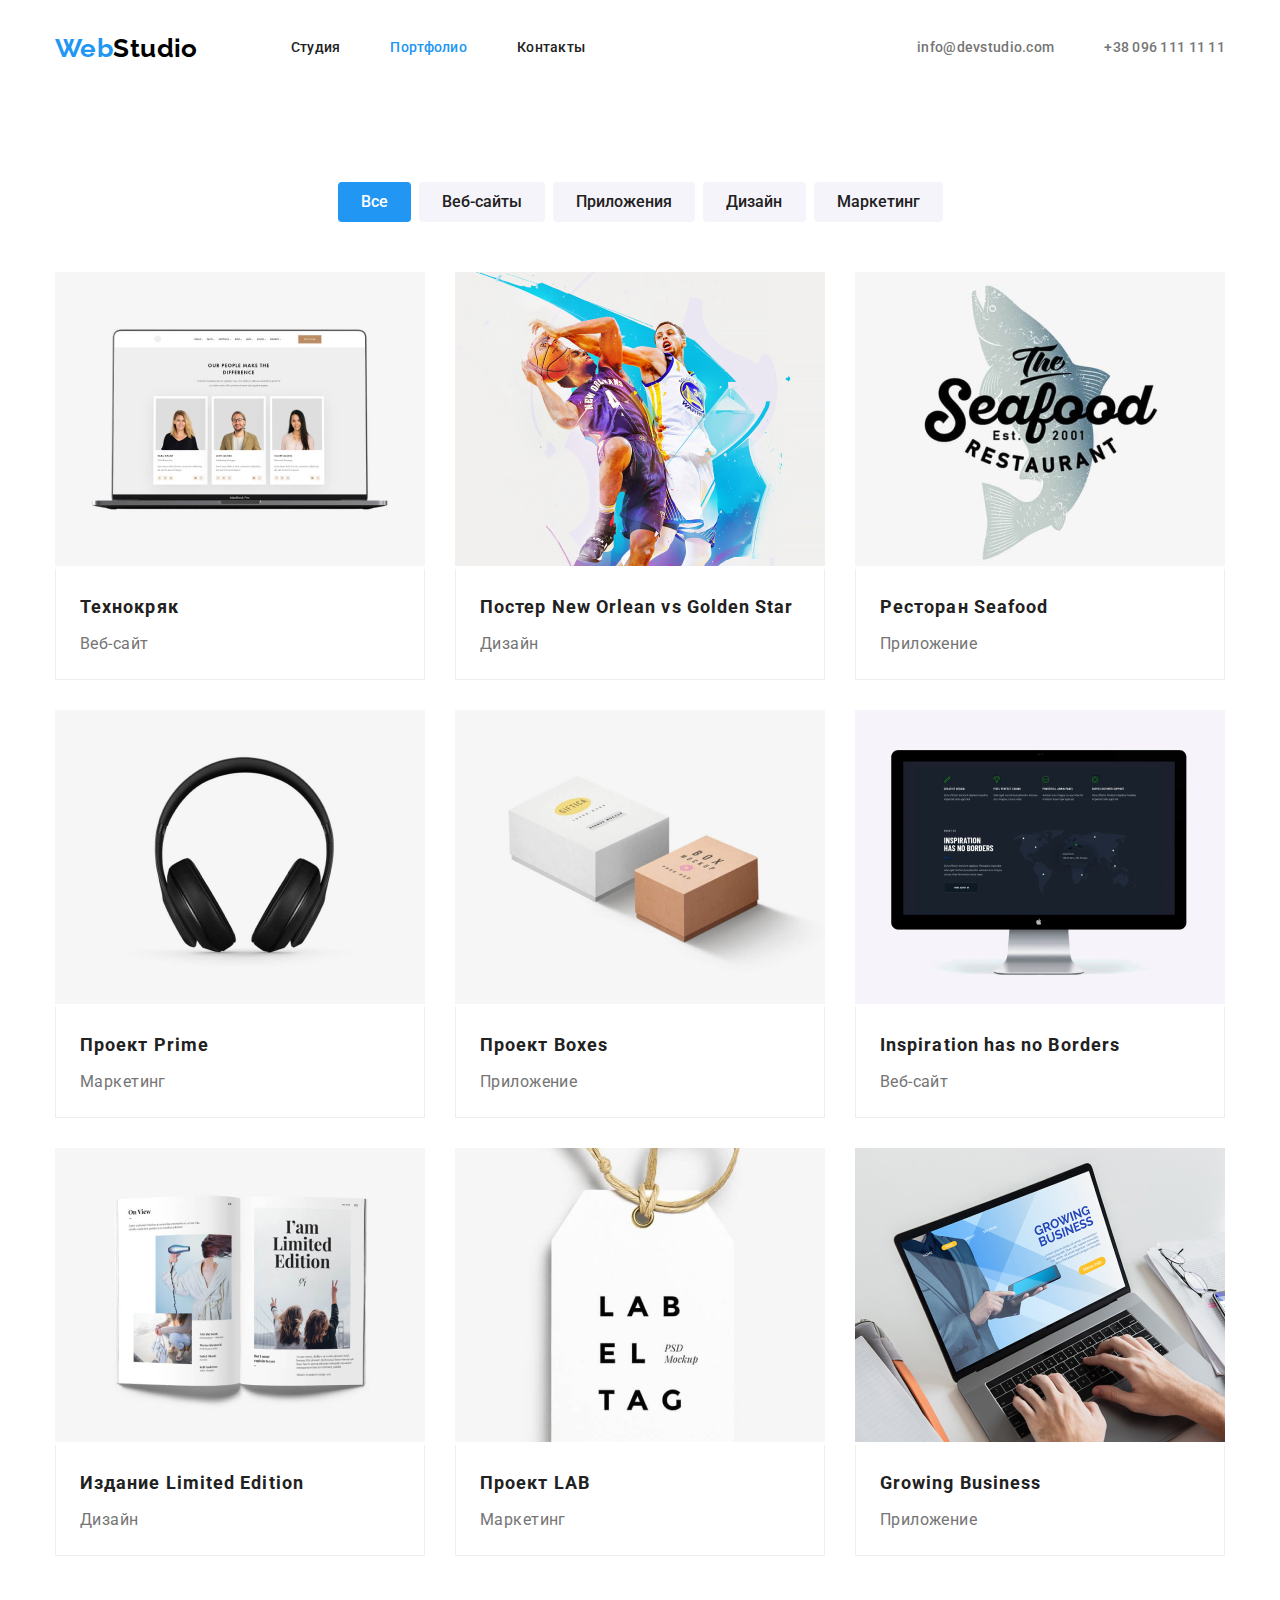
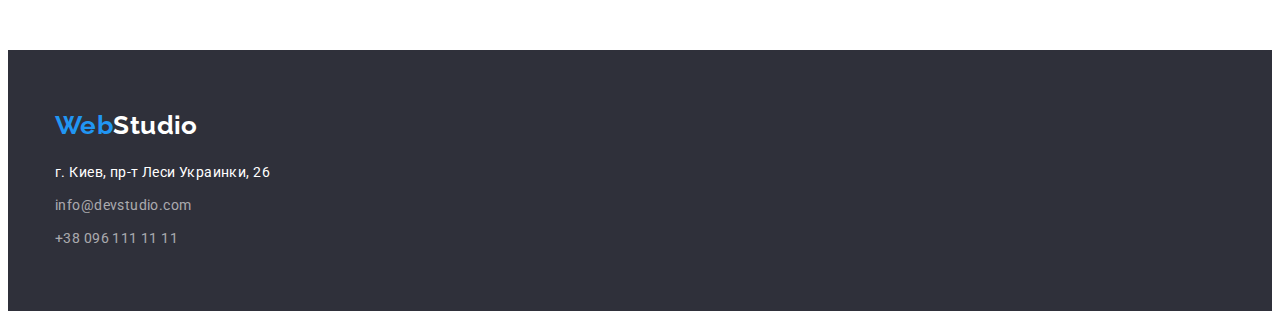
==== commit 17ec2d61: "Корегує класи секцій та відступи після перевірки" ====
--- a/portfolio.html
+++ b/portfolio.html
@@ -38,11 +38,11 @@
     </header>
     <!--main-->
     <main>
-        <section class="section project">
+        <section class="section projects">
            <div class="container">
             <h1 class="visually-hidden">Hаши проекты</h1>
             <!--filter-->
-            <ul class="filter list">
+            <ul class="project-filter list">
                 <li class="button-item">
                     <button class="primary-button" type="button">Все</button>
                 </li>
@@ -132,7 +132,7 @@
     <footer class="footer">
         <div class="container">
             <a href="./index.html" class="logo">Web<span class="accent current">Studio</span></a>
-            <address>
+            <address class="address-info">
                 <ul class="address list">
                     <li class="address-item"><a href="https://goo.gl/maps/piqngm7oDQpEDh6u6" class="address-link"
                             target="_blank" rel="noopener nofollow noreferrer">г. Киев, пр-т Леси Украинки, 26</a></li>
--- a/css/styles.css
+++ b/css/styles.css
@@ -63,7 +63,7 @@
     width: 1200px;
     padding-left: 15px;
     padding-right: 15px;
-    /* outline: 1px solid red; */
+    /* outline: 1px solid red;  */
 }
 
 .img {
@@ -159,12 +159,12 @@
 /* Hero */
 
 .hero {
-    padding: 200px 452px;
+    padding: 200px 0;
     background-color: #2F303A;
 }
 
 .hero-title {
-    margin-top: 0px;
+    margin-top: 0;
     margin-bottom: 30px;
     margin-left: auto;
     margin-right: auto;
@@ -209,7 +209,7 @@
 }
 
 .section-title {
-    margin-top: 0pt;
+    margin-top: 0;
     margin-bottom: 50px;
     color: var(--title-text-color);
 
@@ -231,7 +231,7 @@
 }
 
 .feature-item:last-child {
-    margin-right: 0px;
+    margin-right: 0;
 }
 
 .feature-title {
@@ -255,9 +255,13 @@
 
 /* Our work */
 
+.works {
+    padding-top: 0;
+}
+
 .work {
     display: flex;
-    padding-top: 0px;
+    padding-top: 0;
 }
 
 .work-item {
@@ -266,14 +270,18 @@
 }
 
 .work-item:nth-child(3n) {
-    margin-right: 0px;
+    margin-right: 0;
 }
 
 /* Our team */
 
+.teams {
+    background-color: #F5F4FA;
+}
+
 .team {
     display: flex;
-    background-color: #F5F4FA;
+
 }
 
 .team-item {
@@ -282,7 +290,7 @@
 }
 
 .team-item:nth-child(4n) {
-    margin-right: 0px;
+    margin-right: 0;
 }
 
 .card {
@@ -297,7 +305,7 @@
 }
 
 .team-name {
-    margin-top: 0px;
+    margin-top: 0;
     margin-bottom: 10px;
 
     color: var(--title-text-color);
@@ -309,8 +317,8 @@
 }
 
 .team-description {
-    margin-top: 0px;
-    margin-bottom: 0px;
+    margin-top: 0;
+    margin-bottom: 0;
 
     font-size: 16px;
     line-height: 1.19;
@@ -322,18 +330,18 @@
 
 /* Button projects */
 
-.filter {
+.project-filter {
     display: flex;
     justify-content: center;
+    margin-bottom: 50px;
 }
 
 .button-item {
-    margin-bottom: 34px;
     margin-left: 8px;
 }
 
 .button-item:first-child {
-    margin-left: 0px;
+    margin-left: 0;
 }
 
 .primary-button {
@@ -399,11 +407,11 @@
 } */
 
 .project-item:nth-child(3n) {
-    margin-right: 0px;
+    margin-right: 0;
 }
 
 .project-item:nth-last-child(-n + 3) {
-    margin-bottom: 0px;
+    margin-bottom: 0;
 }
 
 /* Альтернатива */
@@ -422,7 +430,7 @@
 }
 
 .project-name {
-    margin-top: 0px;
+    margin-top: 0;
     margin-bottom: 4px;
 
     color: var(--title-text-color);
@@ -433,7 +441,7 @@
 
 .project-position {
     margin-top: 0;
-    margin-bottom: 0px;
+    margin-bottom: 0;
 
     font-size: 16px;
     line-height: 1.88;
@@ -449,7 +457,7 @@
     background-color: #2F303A;
 }
 
-.address {
+.address-info {
     margin-top: 20px;
     font-style: normal;
 }
@@ -459,7 +467,7 @@
 }
 
 .address-item:last-child {
-    margin-bottom: 0px;
+    margin-bottom: 0;
 }
 
  .address-link {
@@ -477,4 +485,6 @@
 .address-link.current:hover,
 .address-link.current:focus {
     color: var(--accent-color);
-}+}
+
+
